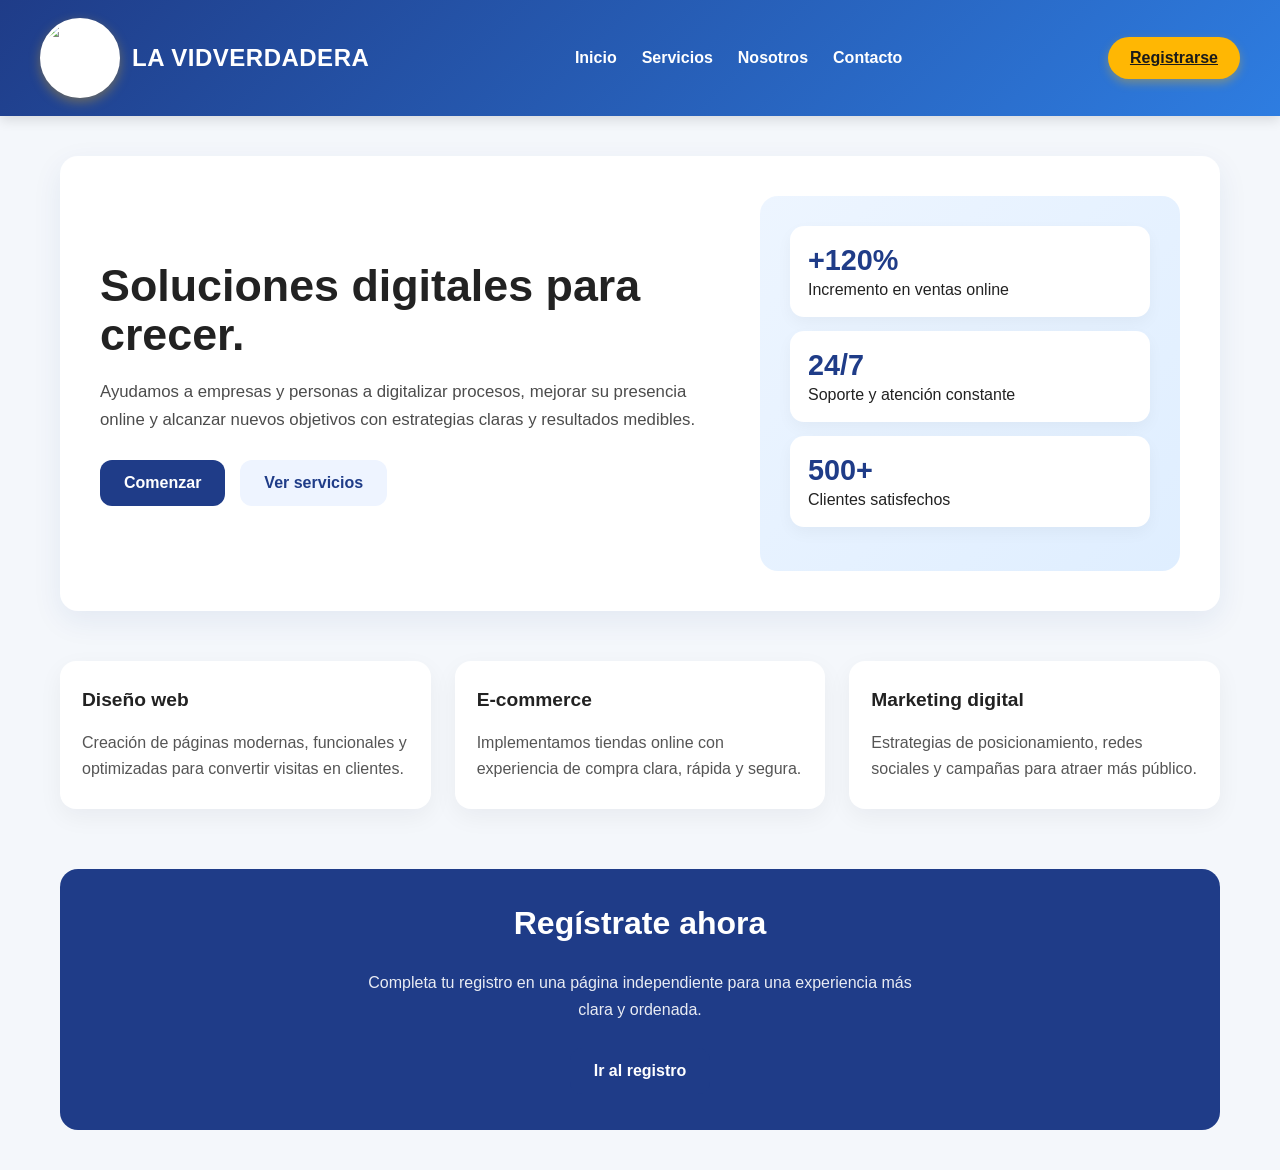
==== index.html @ ddbda750 "Add files via upload" ====
<!DOCTYPE html>
<html lang="es">
  <head>
    <meta charset="UTF-8" />
    <meta name="viewport" content="width=device-width, initial-scale=1.0" />
    <title>Mi Página Principal</title>
    <style>
      * {
        box-sizing: border-box;
      }

      body {
        margin: 0;
        font-family: Arial, sans-serif;
        background: #f4f7fb;
        color: #222;
      }

      header {
        background: linear-gradient(135deg, #1f3c88, #2e7de1);
        color: white;
        padding: 18px 40px;
        position: sticky;
        top: 0;
        z-index: 10;
        box-shadow: 0 4px 12px rgba(0, 0, 0, 0.12);
      }

      .nav {
        max-width: 1200px;
        margin: 0 auto;
        display: flex;
        justify-content: space-between;
        align-items: center;
      }

      .brand {
        display: flex;
        align-items: center;
        gap: 12px;
      }

      .logo-img {
        width: 80px;
        height: 80px;
        border-radius: 50%;
        object-fit: cover;
        display: block;
        box-shadow: 0 4px 12px rgba(255, 183, 3, 0.35);
        background: white;
        border: 3px solid white;
        padding: 0;
      }

      .logo {
        font-size: 1.5rem;
        font-weight: 700;
        letter-spacing: 0.5px;
      }

      .menu {
        display: flex;
        gap: 25px;
        list-style: none;
        margin: 0;
        padding: 0;
      }

      .menu a {
        color: white;
        text-decoration: none;
        font-weight: 600;
        transition: opacity 0.2s ease;
      }

      .menu a:hover {
        opacity: 0.8;
      }

      .btn-registro {
        background: #ffb703;
        color: #1a1a1a;
        border: none;
        border-radius: 25px;
        padding: 12px 22px;
        font-weight: 700;
        cursor: pointer;
        transition: transform 0.2s ease, box-shadow 0.2s ease;
        box-shadow: 0 4px 10px rgba(255, 183, 3, 0.35);
      }

      .btn-registro:hover {
        transform: translateY(-1px);
      }

      main {
        max-width: 1200px;
        margin: 40px auto;
        padding: 0 20px;
      }

      .hero {
        display: grid;
        grid-template-columns: 1.2fr 0.8fr;
        gap: 30px;
        align-items: center;
        background: white;
        border-radius: 18px;
        padding: 40px;
        box-shadow: 0 10px 30px rgba(31, 60, 136, 0.08);
      }

      .hero h1 {
        font-size: 2.8rem;
        margin: 0 0 18px;
        line-height: 1.1;
      }

      .hero p {
        font-size: 1.05rem;
        line-height: 1.7;
        color: #4c4c4c;
      }

      .hero-actions {
        margin-top: 25px;
        display: flex;
        gap: 15px;
        flex-wrap: wrap;
      }

      .btn-primary,
      .btn-secondary {
        padding: 14px 24px;
        border-radius: 12px;
        text-decoration: none;
        font-weight: 700;
        display: inline-block;
      }

      .btn-primary {
        background: #1f3c88;
        color: white;
      }

      .btn-secondary {
        background: #eef4ff;
        color: #1f3c88;
      }

      .hero-card {
        background: linear-gradient(135deg, #edf5ff, #dfeeff);
        border-radius: 18px;
        padding: 30px;
        min-height: 280px;
        display: flex;
        flex-direction: column;
        justify-content: center;
      }

      .card-box {
        background: white;
        border-radius: 14px;
        padding: 18px;
        margin-bottom: 14px;
        box-shadow: 0 6px 16px rgba(0,0,0,0.04);
      }

      .card-box strong {
        display: block;
        font-size: 1.8rem;
        color: #1f3c88;
        margin-bottom: 4px;
      }

      .features {
        margin-top: 50px;
        display: grid;
        grid-template-columns: repeat(3, 1fr);
        gap: 24px;
      }

      .feature {
        background: white;
        padding: 28px 22px;
        border-radius: 16px;
        box-shadow: 0 8px 24px rgba(17, 24, 39, 0.05);
      }

      .feature h3 {
        margin-top: 0;
        font-size: 1.2rem;
      }

      .feature p {
        color: #555;
        line-height: 1.6;
        margin: 0;
      }

      .register {
        margin-top: 60px;
        background: #1f3c88;
        color: white;
        border-radius: 18px;
        padding: 36px 28px;
        text-align: center;
      }

      .register h2 {
        margin-top: 0;
        font-size: 2rem;
      }

      .register p {
        color: rgba(255, 255, 255, 0.9);
        max-width: 560px;
        margin: 12px auto 0;
        line-height: 1.7;
      }

      .register a {
        margin-top: 25px;
      }

      .register button {
        background: #ffb703;
        color: #111;
        border: none;
        border-radius: 10px;
        padding: 14px 18px;
        font-size: 1rem;
        font-weight: 700;
        cursor: pointer;
      }

      @media (max-width: 768px) {
        header {
          padding: 16px 20px;
        }

        .nav {
          flex-direction: column;
          gap: 15px;
        }

        .brand {
          width: 100%;
          justify-content: center;
        }

        .logo-img {
          width: 60px;
          height: 60px;
        }

        .logo {
          font-size: 1.2rem;
        }

        .menu {
          width: 100%;
          flex-wrap: wrap;
          justify-content: center;
          gap: 10px 18px;
        }

        .btn-registro {
          width: 100%;
          max-width: 220px;
        }

        .hero {
          grid-template-columns: 1fr;
          padding: 24px;
        }

        .features {
          grid-template-columns: 1fr;
        }

        .hero h1 {
          font-size: 2.1rem;
        }
      }
    </style>
  </head>
  <body>
    <header>
      <nav class="nav">
        <div class="brand">
          <img class="logo-img" src="imagen/Logo.jpeg" alt="Logo de la empresa" />
          <div class="logo">LA VIDVERDADERA</div>
        </div>
        <ul class="menu">
          <li><a href="#inicio">Inicio</a></li>
          <li><a href="#servicios">Servicios</a></li>
          <li><a href="#nosotros">Nosotros</a></li>
          <li><a href="#contacto">Contacto</a></li>
        </ul>
        <a href="register.html" class="btn-registro">Registrarse</a>
      </nav>
    </header>

    <main>
      <section class="hero" id="inicio">
        <div>
          <h1>Soluciones digitales para crecer.</h1>
          <p>
            Ayudamos a empresas y personas a digitalizar procesos, mejorar su
            presencia online y alcanzar nuevos objetivos con estrategias claras y
            resultados medibles.
          </p>
          <div class="hero-actions">
            <a href="register.html" class="btn-primary">Comenzar</a>
            <a href="#servicios" class="btn-secondary">Ver servicios</a>
          </div>
        </div>

        <div class="hero-card">
          <div class="card-box">
            <strong>+120%</strong>
            <span>Incremento en ventas online</span>
          </div>
          <div class="card-box">
            <strong>24/7</strong>
            <span>Soporte y atención constante</span>
          </div>
          <div class="card-box">
            <strong>500+</strong>
            <span>Clientes satisfechos</span>
          </div>
        </div>
      </section>

      <section class="features" id="servicios">
        <article class="feature">
          <h3>Diseño web</h3>
          <p>Creación de páginas modernas, funcionales y optimizadas para convertir visitas en clientes.</p>
        </article>
        <article class="feature">
          <h3>E-commerce</h3>
          <p>Implementamos tiendas online con experiencia de compra clara, rápida y segura.</p>
        </article>
        <article class="feature">
          <h3>Marketing digital</h3>
          <p>Estrategias de posicionamiento, redes sociales y campañas para atraer más público.</p>
        </article>
      </section>

      <section class="register" id="registro">
        <h2>Regístrate ahora</h2>
        <p>Completa tu registro en una página independiente para una experiencia más clara y ordenada.</p>
        <a href="register.html" class="btn-primary">Ir al registro</a>
      </section>
    </main>
  </body>
</html>
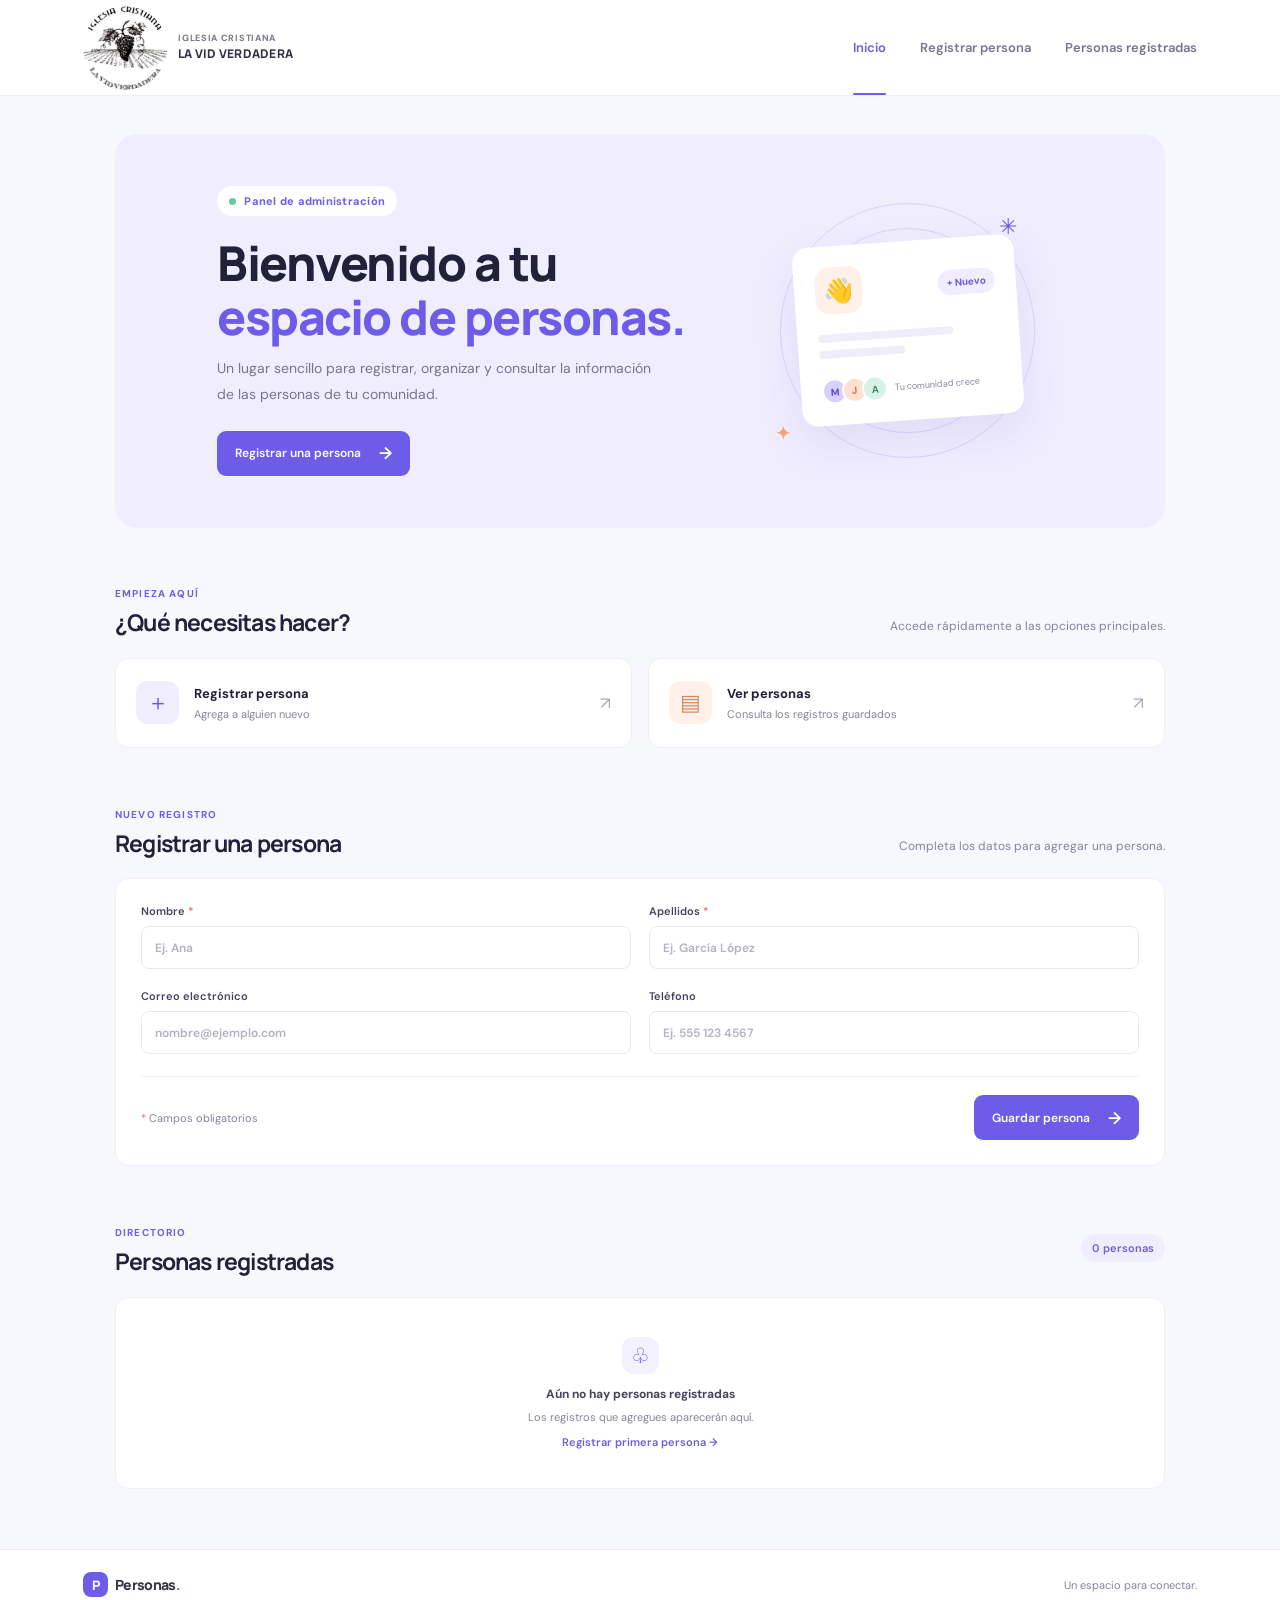
==== commit 6b023c59: "Add files via upload" ====
--- a/index.html
+++ b/index.html
@@ -1,358 +1,124 @@
 <!DOCTYPE html>
 <html lang="es">
-  <head>
-    <meta charset="UTF-8" />
-    <meta name="viewport" content="width=device-width, initial-scale=1.0" />
-    <title>Mi Página Principal</title>
-    <style>
-      * {
-        box-sizing: border-box;
-      }
+<head>
+  <meta charset="UTF-8">
+  <meta name="viewport" content="width=device-width, initial-scale=1.0">
+  <meta name="theme-color" content="#f5f7fb">
+  <title>Personas | Inicio</title>
+  <link rel="stylesheet" href="styles.css">
+  <script src="app.js" defer></script>
+</head>
+<body>
+  <header class="topbar">
+    <a class="company-brand" href="#inicio" aria-label="Iglesia Cristiana La Vid Verdadera, ir al inicio">
+      <img class="company-emblem" src="imagen/Logo.jpg" alt="">
+      <span class="company-name"><span>Iglesia Cristiana</span><strong>La Vid Verdadera</strong></span>
+    </a>
+    <button class="menu-toggle" type="button" aria-label="Abrir menú" aria-expanded="false">
+      <span></span><span></span><span></span>
+    </button>
+    <nav class="navigation" aria-label="Menú principal">
+      <a class="nav-link active" href="#inicio">Inicio</a>
+      <a class="nav-link" href="#registro">Registrar persona</a>
+      <a class="nav-link" href="#personas">Personas registradas</a>
+    </nav>
+  </header>
 
-      body {
-        margin: 0;
-        font-family: Arial, sans-serif;
-        background: #f4f7fb;
-        color: #222;
-      }
+  <main>
+    <section class="hero section-wrap" id="inicio">
+      <div class="hero-copy">
+        <span class="eyebrow"><span class="status-dot"></span> Panel de administración</span>
+        <h1>Bienvenido a tu<br><span>espacio de personas.</span></h1>
+        <p>Un lugar sencillo para registrar, organizar y consultar la información de las personas de tu comunidad.</p>
+        <a class="button button-primary" href="#registro">Registrar una persona <span aria-hidden="true">→</span></a>
+      </div>
+      <div class="hero-art" aria-hidden="true">
+        <div class="art-orbit orbit-one"></div>
+        <div class="art-orbit orbit-two"></div>
+        <div class="art-card">
+          <div class="art-card-top"><span class="art-avatar">👋</span><span class="art-badge">+ Nuevo</span></div>
+          <div class="art-line line-long"></div>
+          <div class="art-line line-short"></div>
+          <div class="art-card-bottom"><span class="art-mini-avatar">M</span><span class="art-mini-avatar avatar-two">J</span><span class="art-mini-avatar avatar-three">A</span><span class="art-count">Tu comunidad crece</span></div>
+        </div>
+        <span class="art-sparkle sparkle-one">✳</span>
+        <span class="art-sparkle sparkle-two">✦</span>
+      </div>
+    </section>
 
-      header {
-        background: linear-gradient(135deg, #1f3c88, #2e7de1);
-        color: white;
-        padding: 18px 40px;
-        position: sticky;
-        top: 0;
-        z-index: 10;
-        box-shadow: 0 4px 12px rgba(0, 0, 0, 0.12);
-      }
+    <section class="section-wrap quick-actions" aria-labelledby="actions-title">
+      <div class="section-heading">
+        <div><span class="eyebrow">EMPIEZA AQUÍ</span><h2 id="actions-title">¿Qué necesitas hacer?</h2></div>
+        <p>Accede rápidamente a las opciones principales.</p>
+      </div>
+      <div class="action-grid">
+        <a class="action-card" href="#registro">
+          <span class="action-icon icon-purple" aria-hidden="true">＋</span>
+          <span class="action-text"><strong>Registrar persona</strong><span>Agrega a alguien nuevo</span></span>
+          <span class="action-arrow" aria-hidden="true">↗</span>
+        </a>
+        <a class="action-card" href="#personas">
+          <span class="action-icon icon-peach" aria-hidden="true">▤</span>
+          <span class="action-text"><strong>Ver personas</strong><span>Consulta los registros guardados</span></span>
+          <span class="action-arrow" aria-hidden="true">↗</span>
+        </a>
+      </div>
+    </section>
 
-      .nav {
-        max-width: 1200px;
-        margin: 0 auto;
-        display: flex;
-        justify-content: space-between;
-        align-items: center;
-      }
+    <section class="section-wrap content-section" id="registro">
+      <div class="section-heading">
+        <div><span class="eyebrow">NUEVO REGISTRO</span><h2>Registrar una persona</h2></div>
+        <p>Completa los datos para agregar una persona.</p>
+      </div>
+      <form class="form-card" id="person-form">
+        <div class="form-grid">
+          <label class="field">
+            <span>Nombre <span class="required">*</span></span>
+            <input name="nombre" type="text" placeholder="Ej. Ana" autocomplete="given-name" required>
+          </label>
+          <label class="field">
+            <span>Apellidos <span class="required">*</span></span>
+            <input name="apellidos" type="text" placeholder="Ej. García López" autocomplete="family-name" required>
+          </label>
+          <label class="field">
+            <span>Correo electrónico</span>
+            <input name="correo" type="email" placeholder="nombre@ejemplo.com" autocomplete="email">
+          </label>
+          <label class="field">
+            <span>Teléfono</span>
+            <input name="telefono" type="tel" placeholder="Ej. 555 123 4567" autocomplete="tel">
+          </label>
+        </div>
+        <div class="form-footer">
+          <p><span class="required">*</span> Campos obligatorios</p>
+          <button class="button button-primary" type="submit">Guardar persona <span aria-hidden="true">→</span></button>
+        </div>
+        <p class="form-message" id="form-message" role="status" aria-live="polite"></p>
+      </form>
+    </section>
 
-      .brand {
-        display: flex;
-        align-items: center;
-        gap: 12px;
-      }
+    <section class="section-wrap content-section people-section" id="personas">
+      <div class="section-heading people-heading">
+        <div><span class="eyebrow">DIRECTORIO</span><h2>Personas registradas</h2></div>
+        <span class="count-pill" id="people-count">0 personas</span>
+      </div>
+      <div class="table-card">
+        <div class="table-scroll">
+          <table>
+            <thead><tr><th>Nombre</th><th>Correo electrónico</th><th>Teléfono</th></tr></thead>
+            <tbody id="people-list"></tbody>
+          </table>
+        </div>
+        <div class="empty-state" id="empty-state">
+          <span class="empty-icon" aria-hidden="true">♧</span>
+          <strong>Aún no hay personas registradas</strong>
+          <span>Los registros que agregues aparecerán aquí.</span>
+          <a href="#registro">Registrar primera persona →</a>
+        </div>
+      </div>
+    </section>
+  </main>
 
-      .logo-img {
-        width: 80px;
-        height: 80px;
-        border-radius: 50%;
-        object-fit: cover;
-        display: block;
-        box-shadow: 0 4px 12px rgba(255, 183, 3, 0.35);
-        background: white;
-        border: 3px solid white;
-        padding: 0;
-      }
-
-      .logo {
-        font-size: 1.5rem;
-        font-weight: 700;
-        letter-spacing: 0.5px;
-      }
-
-      .menu {
-        display: flex;
-        gap: 25px;
-        list-style: none;
-        margin: 0;
-        padding: 0;
-      }
-
-      .menu a {
-        color: white;
-        text-decoration: none;
-        font-weight: 600;
-        transition: opacity 0.2s ease;
-      }
-
-      .menu a:hover {
-        opacity: 0.8;
-      }
-
-      .btn-registro {
-        background: #ffb703;
-        color: #1a1a1a;
-        border: none;
-        border-radius: 25px;
-        padding: 12px 22px;
-        font-weight: 700;
-        cursor: pointer;
-        transition: transform 0.2s ease, box-shadow 0.2s ease;
-        box-shadow: 0 4px 10px rgba(255, 183, 3, 0.35);
-      }
-
-      .btn-registro:hover {
-        transform: translateY(-1px);
-      }
-
-      main {
-        max-width: 1200px;
-        margin: 40px auto;
-        padding: 0 20px;
-      }
-
-      .hero {
-        display: grid;
-        grid-template-columns: 1.2fr 0.8fr;
-        gap: 30px;
-        align-items: center;
-        background: white;
-        border-radius: 18px;
-        padding: 40px;
-        box-shadow: 0 10px 30px rgba(31, 60, 136, 0.08);
-      }
-
-      .hero h1 {
-        font-size: 2.8rem;
-        margin: 0 0 18px;
-        line-height: 1.1;
-      }
-
-      .hero p {
-        font-size: 1.05rem;
-        line-height: 1.7;
-        color: #4c4c4c;
-      }
-
-      .hero-actions {
-        margin-top: 25px;
-        display: flex;
-        gap: 15px;
-        flex-wrap: wrap;
-      }
-
-      .btn-primary,
-      .btn-secondary {
-        padding: 14px 24px;
-        border-radius: 12px;
-        text-decoration: none;
-        font-weight: 700;
-        display: inline-block;
-      }
-
-      .btn-primary {
-        background: #1f3c88;
-        color: white;
-      }
-
-      .btn-secondary {
-        background: #eef4ff;
-        color: #1f3c88;
-      }
-
-      .hero-card {
-        background: linear-gradient(135deg, #edf5ff, #dfeeff);
-        border-radius: 18px;
-        padding: 30px;
-        min-height: 280px;
-        display: flex;
-        flex-direction: column;
-        justify-content: center;
-      }
-
-      .card-box {
-        background: white;
-        border-radius: 14px;
-        padding: 18px;
-        margin-bottom: 14px;
-        box-shadow: 0 6px 16px rgba(0,0,0,0.04);
-      }
-
-      .card-box strong {
-        display: block;
-        font-size: 1.8rem;
-        color: #1f3c88;
-        margin-bottom: 4px;
-      }
-
-      .features {
-        margin-top: 50px;
-        display: grid;
-        grid-template-columns: repeat(3, 1fr);
-        gap: 24px;
-      }
-
-      .feature {
-        background: white;
-        padding: 28px 22px;
-        border-radius: 16px;
-        box-shadow: 0 8px 24px rgba(17, 24, 39, 0.05);
-      }
-
-      .feature h3 {
-        margin-top: 0;
-        font-size: 1.2rem;
-      }
-
-      .feature p {
-        color: #555;
-        line-height: 1.6;
-        margin: 0;
-      }
-
-      .register {
-        margin-top: 60px;
-        background: #1f3c88;
-        color: white;
-        border-radius: 18px;
-        padding: 36px 28px;
-        text-align: center;
-      }
-
-      .register h2 {
-        margin-top: 0;
-        font-size: 2rem;
-      }
-
-      .register p {
-        color: rgba(255, 255, 255, 0.9);
-        max-width: 560px;
-        margin: 12px auto 0;
-        line-height: 1.7;
-      }
-
-      .register a {
-        margin-top: 25px;
-      }
-
-      .register button {
-        background: #ffb703;
-        color: #111;
-        border: none;
-        border-radius: 10px;
-        padding: 14px 18px;
-        font-size: 1rem;
-        font-weight: 700;
-        cursor: pointer;
-      }
-
-      @media (max-width: 768px) {
-        header {
-          padding: 16px 20px;
-        }
-
-        .nav {
-          flex-direction: column;
-          gap: 15px;
-        }
-
-        .brand {
-          width: 100%;
-          justify-content: center;
-        }
-
-        .logo-img {
-          width: 60px;
-          height: 60px;
-        }
-
-        .logo {
-          font-size: 1.2rem;
-        }
-
-        .menu {
-          width: 100%;
-          flex-wrap: wrap;
-          justify-content: center;
-          gap: 10px 18px;
-        }
-
-        .btn-registro {
-          width: 100%;
-          max-width: 220px;
-        }
-
-        .hero {
-          grid-template-columns: 1fr;
-          padding: 24px;
-        }
-
-        .features {
-          grid-template-columns: 1fr;
-        }
-
-        .hero h1 {
-          font-size: 2.1rem;
-        }
-      }
-    </style>
-  </head>
-  <body>
-    <header>
-      <nav class="nav">
-        <div class="brand">
-          <img class="logo-img" src="imagen/Logo.jpeg" alt="Logo de la empresa" />
-          <div class="logo">LA VIDVERDADERA</div>
-        </div>
-        <ul class="menu">
-          <li><a href="#inicio">Inicio</a></li>
-          <li><a href="#servicios">Servicios</a></li>
-          <li><a href="#nosotros">Nosotros</a></li>
-          <li><a href="#contacto">Contacto</a></li>
-        </ul>
-        <a href="register.html" class="btn-registro">Registrarse</a>
-      </nav>
-    </header>
-
-    <main>
-      <section class="hero" id="inicio">
-        <div>
-          <h1>Soluciones digitales para crecer.</h1>
-          <p>
-            Ayudamos a empresas y personas a digitalizar procesos, mejorar su
-            presencia online y alcanzar nuevos objetivos con estrategias claras y
-            resultados medibles.
-          </p>
-          <div class="hero-actions">
-            <a href="register.html" class="btn-primary">Comenzar</a>
-            <a href="#servicios" class="btn-secondary">Ver servicios</a>
-          </div>
-        </div>
-
-        <div class="hero-card">
-          <div class="card-box">
-            <strong>+120%</strong>
-            <span>Incremento en ventas online</span>
-          </div>
-          <div class="card-box">
-            <strong>24/7</strong>
-            <span>Soporte y atención constante</span>
-          </div>
-          <div class="card-box">
-            <strong>500+</strong>
-            <span>Clientes satisfechos</span>
-          </div>
-        </div>
-      </section>
-
-      <section class="features" id="servicios">
-        <article class="feature">
-          <h3>Diseño web</h3>
-          <p>Creación de páginas modernas, funcionales y optimizadas para convertir visitas en clientes.</p>
-        </article>
-        <article class="feature">
-          <h3>E-commerce</h3>
-          <p>Implementamos tiendas online con experiencia de compra clara, rápida y segura.</p>
-        </article>
-        <article class="feature">
-          <h3>Marketing digital</h3>
-          <p>Estrategias de posicionamiento, redes sociales y campañas para atraer más público.</p>
-        </article>
-      </section>
-
-      <section class="register" id="registro">
-        <h2>Regístrate ahora</h2>
-        <p>Completa tu registro en una página independiente para una experiencia más clara y ordenada.</p>
-        <a href="register.html" class="btn-primary">Ir al registro</a>
-      </section>
-    </main>
-  </body>
+  <footer class="footer"><span class="brand small-brand"><span class="brand-mark" aria-hidden="true">P</span><span>Personas<span class="brand-period">.</span></span></span><span>Un espacio para conectar.</span></footer>
+</body>
 </html>
--- a/styles.css
+++ b/styles.css
@@ -0,0 +1,148 @@
+@import url('https://fonts.googleapis.com/css2?family=DM+Sans:wght@400;500;600;700&family=Manrope:wght@400;500;600;700;800&display=swap');
+
+:root {
+  font-family: "DM Sans", sans-serif;
+  color: #22213a;
+  background: #f7f8fc;
+  font-synthesis: none;
+  text-rendering: optimizeLegibility;
+  --purple: #6d5ce7;
+  --muted: #85849a;
+  --border: #eeedf4;
+}
+
+* { box-sizing: border-box; }
+html { scroll-behavior: smooth; scroll-padding-top: 88px; }
+body { margin: 0; min-width: 320px; }
+a { color: inherit; text-decoration: none; }
+button, input { font: inherit; }
+
+.topbar {
+  height: 96px;
+  padding: 0 max(6.5%, calc((100% - 1160px) / 2));
+  display: flex;
+  align-items: center;
+  justify-content: space-between;
+  background: rgba(255,255,255,.92);
+  border-bottom: 1px solid #f0eff5;
+  position: sticky;
+  top: 0;
+  z-index: 5;
+  backdrop-filter: blur(12px);
+}
+.brand { display: inline-flex; align-items: center; gap: 10px; font: 800 19px "Manrope", sans-serif; letter-spacing: -.7px; }
+.brand-mark { width: 32px; height: 32px; display: grid; place-items: center; color: white; background: var(--purple); border-radius: 11px; font-size: 17px; }
+.brand-period { color: var(--purple); }
+.company-brand { display: inline-flex; align-items: center; gap: 11px; flex-shrink: 0; }
+.company-emblem { display: block; width: 84px; height: 84px; flex: 0 0 84px; border-radius: 50%; object-fit: contain; }
+.company-name { display: grid; gap: 2px; text-transform: uppercase; letter-spacing: .7px; line-height: 1.2; }
+.company-name span { color: #77768b; font-size: 9px; font-weight: 700; }
+.company-name strong { color: #343249; font: 800 12px "Manrope", sans-serif; letter-spacing: .25px; }
+.navigation { display: flex; align-items: center; gap: 34px; height: 100%; }
+.nav-link { color: #77768b; font-size: 13px; font-weight: 600; height: 100%; display: inline-flex; align-items: center; position: relative; transition: color .2s; }
+.nav-link:hover, .nav-link.active { color: var(--purple); }
+.nav-link.active::after { content: ""; position: absolute; height: 2px; left: 0; right: 0; bottom: 0; background: var(--purple); border-radius: 2px; }
+.menu-toggle { display: none; }
+
+.section-wrap { width: min(1050px, 87%); margin-inline: auto; }
+.hero { min-height: 388px; margin-top: 38px; padding: 52px 8%; border-radius: 22px; background: #f0edff; display: flex; align-items: center; justify-content: space-between; overflow: hidden; position: relative; }
+.hero-copy { position: relative; z-index: 1; max-width: 510px; }
+.eyebrow { color: var(--purple); font-size: 10px; font-weight: 700; letter-spacing: 1.15px; }
+.hero .eyebrow { display: inline-flex; align-items: center; gap: 8px; padding: 8px 12px; background: white; border-radius: 20px; letter-spacing: .25px; font-size: 11px; }
+.status-dot { width: 7px; height: 7px; background: #65cda1; border-radius: 50%; }
+h1, h2, p { margin-top: 0; }
+h1, h2 { font-family: "Manrope", sans-serif; letter-spacing: -1.5px; }
+h1 { margin: 20px 0 12px; font-size: clamp(34px, 4vw, 48px); line-height: 1.13; font-weight: 800; }
+h1 span { color: var(--purple); }
+.hero-copy > p { max-width: 440px; margin-bottom: 24px; color: #77758e; font-size: 14px; line-height: 1.8; }
+.button { min-height: 45px; padding: 0 18px; border: 0; border-radius: 9px; display: inline-flex; align-items: center; justify-content: center; gap: 18px; font-weight: 600; font-size: 12px; cursor: pointer; transition: transform .2s, box-shadow .2s; }
+.button:hover { transform: translateY(-2px); box-shadow: 0 7px 18px #6250df40; }
+.button-primary { background: var(--purple); color: #fff; }
+.button span { font-size: 17px; }
+.hero-art { width: 310px; height: 270px; flex: 0 0 310px; position: relative; display: grid; place-items: center; }
+.art-orbit { position: absolute; border: 1px solid #d9d3ff; border-radius: 50%; }
+.orbit-one { width: 255px; height: 255px; }
+.orbit-two { width: 205px; height: 205px; }
+.art-card { width: 222px; padding: 21px; background: white; border-radius: 16px; box-shadow: 0 18px 45px #5140b51a; transform: rotate(-4deg); position: relative; z-index: 1; }
+.art-card-top { display: flex; justify-content: space-between; align-items: center; margin-bottom: 20px; }
+.art-avatar { width: 47px; height: 47px; display: grid; place-items: center; background: #fff1e9; border-radius: 14px; font-size: 24px; }
+.art-badge { background: #f1edff; color: var(--purple); padding: 6px 9px; border-radius: 12px; font-size: 10px; font-weight: 700; }
+.art-line { height: 8px; background: #efedf7; border-radius: 8px; margin-bottom: 8px; }
+.line-long { width: 75%; }.line-short { width: 48%; }
+.art-card-bottom { display: flex; align-items: center; margin-top: 20px; }
+.art-mini-avatar { width: 26px; height: 26px; border: 2px solid white; border-radius: 50%; display: grid; place-items: center; margin-right: -6px; background: #d8d0ff; color: #5c4acb; font-size: 10px; font-weight: 700; }
+.avatar-two { background: #ffe1cf; color: #c6784c; }.avatar-three { background: #d8f2e8; color: #42886b; }
+.art-count { margin-left: 13px; color: #85849a; font-size: 9px; }
+.art-sparkle { position: absolute; color: var(--purple); }.sparkle-one { top: 16px; right: 46px; font-size: 22px; }.sparkle-two { bottom: 20px; left: 22px; color: #f5a876; font-size: 20px; }
+
+.quick-actions { padding-top: 53px; }
+.section-heading { display: flex; align-items: end; justify-content: space-between; gap: 20px; margin-bottom: 21px; }
+.section-heading h2 { margin: 6px 0 0; font-size: 23px; line-height: 1.25; letter-spacing: -.8px; }
+.section-heading > p { margin: 0 0 3px; color: var(--muted); font-size: 12px; }
+.action-grid { display: grid; grid-template-columns: 1fr 1fr; gap: 16px; }
+.action-card { min-height: 90px; padding: 18px 20px; display: flex; align-items: center; gap: 15px; background: white; border: 1px solid #f0eff5; border-radius: 13px; transition: transform .2s, box-shadow .2s; }
+.action-card:hover { transform: translateY(-3px); box-shadow: 0 10px 26px #2820470c; }
+.action-icon { width: 43px; height: 43px; display: grid; place-items: center; border-radius: 12px; font-size: 22px; }
+.icon-purple { color: #6754df; background: #f0edff; }.icon-peach { color: #d8875c; background: #fff1e9; }
+.action-text { display: grid; gap: 5px; flex: 1; }.action-text strong { font-size: 13px; }.action-text span { color: var(--muted); font-size: 11px; }
+.action-arrow { color: #aaa8ba; font-size: 17px; }
+
+.content-section { padding-top: 54px; }
+.form-card, .table-card { padding: 25px; background: white; border: 1px solid #f0eff5; border-radius: 13px; }
+.form-grid { display: grid; grid-template-columns: 1fr 1fr; gap: 20px 18px; }
+.field { display: grid; gap: 8px; color: #46445d; font-size: 11px; font-weight: 600; }
+.required { color: #e87474; }
+.field input { height: 43px; width: 100%; padding: 0 13px; border: 1px solid #e9e8f0; border-radius: 8px; outline: none; color: #29273e; font-size: 12px; transition: border-color .2s, box-shadow .2s; }
+.field input::placeholder { color: #b3b1c0; }
+.field input:focus { border-color: #9589f2; box-shadow: 0 0 0 3px #6d5ce71a; }
+.form-footer { margin-top: 22px; padding-top: 18px; border-top: 1px solid #f1f0f5; display: flex; align-items: center; justify-content: space-between; }
+.form-footer p { margin: 0; color: var(--muted); font-size: 11px; }
+.form-message { min-height: 0; margin: 0; color: #28845f; font-size: 12px; }.form-message:not(:empty) { margin-top: 13px; }
+.people-section { padding-bottom: 60px; }
+.people-heading { align-items: center; }
+.count-pill { padding: 7px 11px; border-radius: 18px; background: #f0edff; color: var(--purple); font-size: 11px; font-weight: 600; }
+.table-card { padding: 0; overflow: hidden; }
+.table-scroll { overflow-x: auto; }
+table { width: 100%; border-collapse: collapse; text-align: left; }
+th { padding: 15px 20px; background: #fbfaff; color: #88869b; font-size: 10px; font-weight: 600; }
+td { padding: 14px 20px; border-top: 1px solid #f2f1f6; color: #5f5d72; font-size: 12px; }
+.person-name { display: flex; align-items: center; gap: 10px; color: #302e46; font-weight: 600; }
+.person-avatar { width: 30px; height: 30px; border-radius: 10px; display: grid; place-items: center; background: #f0edff; color: #6754df; font-size: 11px; font-weight: 700; }
+.empty-state { min-height: 190px; display: flex; flex-direction: column; align-items: center; justify-content: center; gap: 8px; color: var(--muted); font-size: 11px; }
+.empty-icon { width: 37px; height: 37px; margin-bottom: 4px; border-radius: 12px; display: grid; place-items: center; background: #f3f0ff; color: var(--purple); font-size: 21px; }
+.empty-state strong { color: #46445d; font-size: 12px; }.empty-state a { margin-top: 3px; color: var(--purple); font-weight: 600; }
+.footer { min-height: 70px; padding: 15px max(6.5%, calc((100% - 1160px) / 2)); border-top: 1px solid #eeedf4; background: white; display: flex; align-items: center; justify-content: space-between; color: var(--muted); font-size: 11px; }
+.small-brand { gap: 7px; color: #36344b; font-size: 14px; }.small-brand .brand-mark { width: 25px; height: 25px; border-radius: 8px; font-size: 13px; }
+
+@media (max-width: 700px) {
+  .topbar { height: 76px; padding-inline: 6.5%; }
+  .company-emblem { width: 64px; height: 64px; flex-basis: 64px; }
+  .company-name span { font-size: 8px; }
+  .company-name strong { font-size: 10px; }
+  .menu-toggle { width: 38px; height: 38px; padding: 9px; display: flex; flex-direction: column; justify-content: center; gap: 5px; border: 0; background: transparent; cursor: pointer; }
+  .menu-toggle span { width: 20px; height: 2px; background: #55536b; border-radius: 2px; }
+  .navigation { display: none; position: absolute; top: 75px; left: 0; right: 0; height: auto; padding: 10px 6.5% 16px; background: white; border-bottom: 1px solid var(--border); align-items: stretch; gap: 0; }
+  .navigation.open { display: flex; flex-direction: column; }
+  .nav-link { min-height: 43px; }.nav-link.active::after { left: auto; width: 24px; }
+  .section-wrap { width: 88%; }
+  .hero { margin-top: 22px; padding: 37px 8%; min-height: 0; }
+  .hero-art { display: none; }
+  h1 { font-size: clamp(33px, 8vw, 43px); }
+  .section-heading { align-items: flex-start; flex-direction: column; gap: 8px; }
+  .section-heading h2 { font-size: 21px; }
+  .section-heading > p { font-size: 11px; }
+  .quick-actions, .content-section { padding-top: 40px; }
+  .action-grid { grid-template-columns: 1fr; gap: 10px; }
+  .form-card { padding: 19px; }
+  .form-grid { grid-template-columns: 1fr; gap: 16px; }
+  .form-footer { align-items: flex-start; gap: 14px; flex-direction: column; }
+  .form-footer .button { width: 100%; }
+  .people-heading { align-items: flex-start; }
+  .table-card { margin-inline: -1px; }
+  th, td { padding-inline: 13px; white-space: nowrap; }
+  .footer { padding-inline: 6%; }
+}
+
+@media (prefers-reduced-motion: reduce) {
+  *, *::before, *::after { scroll-behavior: auto !important; transition-duration: .01ms !important; }
+}
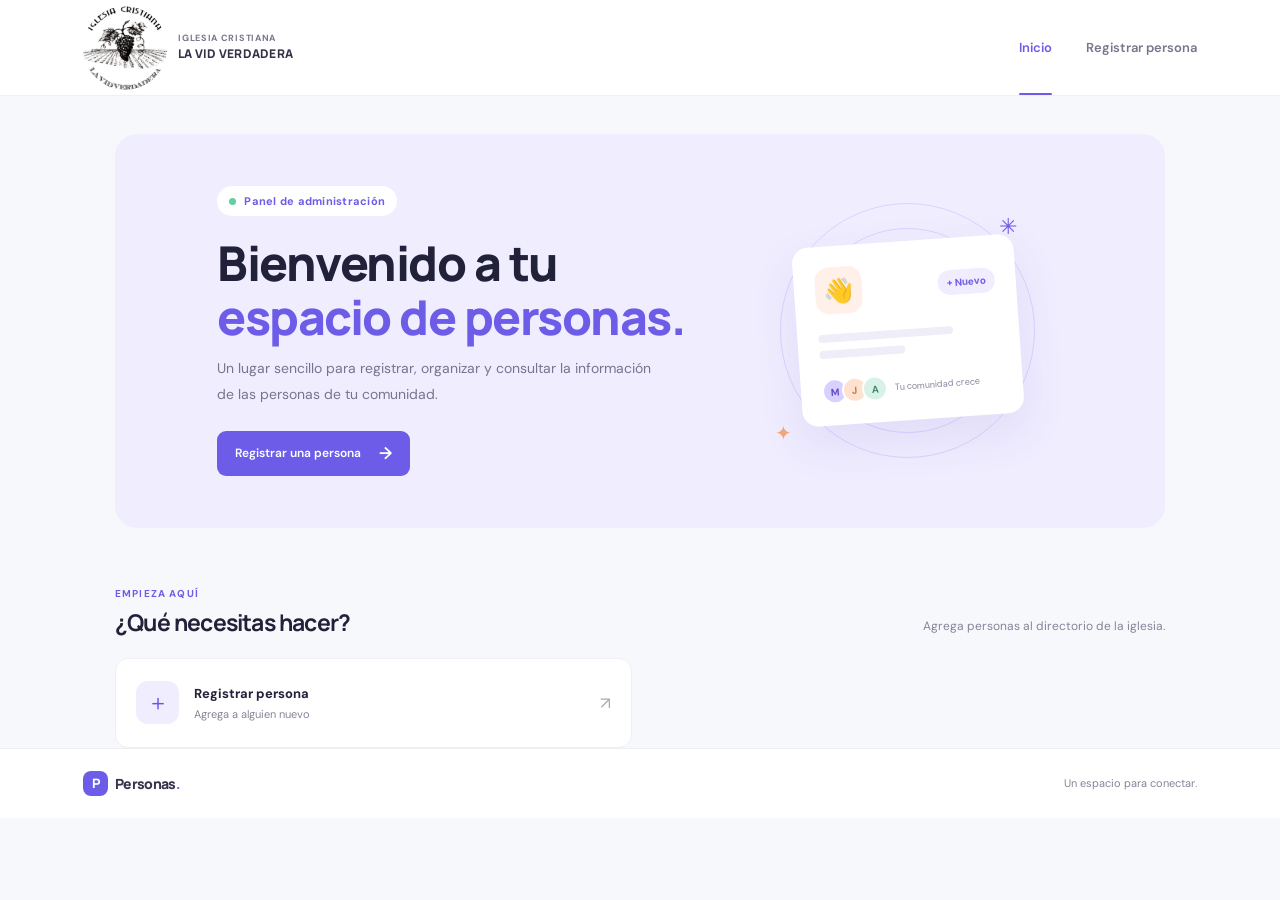
==== commit e90950c0: "Add files via upload" ====
--- a/index.html
+++ b/index.html
@@ -10,7 +10,7 @@
 </head>
 <body>
   <header class="topbar">
-    <a class="company-brand" href="#inicio" aria-label="Iglesia Cristiana La Vid Verdadera, ir al inicio">
+    <a class="company-brand" href="index.html#inicio" aria-label="Iglesia Cristiana La Vid Verdadera, ir al inicio">
       <img class="company-emblem" src="imagen/Logo.jpg" alt="">
       <span class="company-name"><span>Iglesia Cristiana</span><strong>La Vid Verdadera</strong></span>
     </a>
@@ -18,9 +18,8 @@
       <span></span><span></span><span></span>
     </button>
     <nav class="navigation" aria-label="Menú principal">
-      <a class="nav-link active" href="#inicio">Inicio</a>
-      <a class="nav-link" href="#registro">Registrar persona</a>
-      <a class="nav-link" href="#personas">Personas registradas</a>
+      <a class="nav-link active" href="index.html#inicio">Inicio</a>
+      <a class="nav-link" href="registrar.html">Registrar persona</a>
     </nav>
   </header>
 
@@ -30,7 +29,7 @@
         <span class="eyebrow"><span class="status-dot"></span> Panel de administración</span>
         <h1>Bienvenido a tu<br><span>espacio de personas.</span></h1>
         <p>Un lugar sencillo para registrar, organizar y consultar la información de las personas de tu comunidad.</p>
-        <a class="button button-primary" href="#registro">Registrar una persona <span aria-hidden="true">→</span></a>
+        <a class="button button-primary" href="registrar.html">Registrar una persona <span aria-hidden="true">→</span></a>
       </div>
       <div class="hero-art" aria-hidden="true">
         <div class="art-orbit orbit-one"></div>
@@ -49,72 +48,14 @@
     <section class="section-wrap quick-actions" aria-labelledby="actions-title">
       <div class="section-heading">
         <div><span class="eyebrow">EMPIEZA AQUÍ</span><h2 id="actions-title">¿Qué necesitas hacer?</h2></div>
-        <p>Accede rápidamente a las opciones principales.</p>
+        <p>Agrega personas al directorio de la iglesia.</p>
       </div>
       <div class="action-grid">
-        <a class="action-card" href="#registro">
+        <a class="action-card" href="registrar.html">
           <span class="action-icon icon-purple" aria-hidden="true">＋</span>
           <span class="action-text"><strong>Registrar persona</strong><span>Agrega a alguien nuevo</span></span>
           <span class="action-arrow" aria-hidden="true">↗</span>
         </a>
-        <a class="action-card" href="#personas">
-          <span class="action-icon icon-peach" aria-hidden="true">▤</span>
-          <span class="action-text"><strong>Ver personas</strong><span>Consulta los registros guardados</span></span>
-          <span class="action-arrow" aria-hidden="true">↗</span>
-        </a>
-      </div>
-    </section>
-
-    <section class="section-wrap content-section" id="registro">
-      <div class="section-heading">
-        <div><span class="eyebrow">NUEVO REGISTRO</span><h2>Registrar una persona</h2></div>
-        <p>Completa los datos para agregar una persona.</p>
-      </div>
-      <form class="form-card" id="person-form">
-        <div class="form-grid">
-          <label class="field">
-            <span>Nombre <span class="required">*</span></span>
-            <input name="nombre" type="text" placeholder="Ej. Ana" autocomplete="given-name" required>
-          </label>
-          <label class="field">
-            <span>Apellidos <span class="required">*</span></span>
-            <input name="apellidos" type="text" placeholder="Ej. García López" autocomplete="family-name" required>
-          </label>
-          <label class="field">
-            <span>Correo electrónico</span>
-            <input name="correo" type="email" placeholder="nombre@ejemplo.com" autocomplete="email">
-          </label>
-          <label class="field">
-            <span>Teléfono</span>
-            <input name="telefono" type="tel" placeholder="Ej. 555 123 4567" autocomplete="tel">
-          </label>
-        </div>
-        <div class="form-footer">
-          <p><span class="required">*</span> Campos obligatorios</p>
-          <button class="button button-primary" type="submit">Guardar persona <span aria-hidden="true">→</span></button>
-        </div>
-        <p class="form-message" id="form-message" role="status" aria-live="polite"></p>
-      </form>
-    </section>
-
-    <section class="section-wrap content-section people-section" id="personas">
-      <div class="section-heading people-heading">
-        <div><span class="eyebrow">DIRECTORIO</span><h2>Personas registradas</h2></div>
-        <span class="count-pill" id="people-count">0 personas</span>
-      </div>
-      <div class="table-card">
-        <div class="table-scroll">
-          <table>
-            <thead><tr><th>Nombre</th><th>Correo electrónico</th><th>Teléfono</th></tr></thead>
-            <tbody id="people-list"></tbody>
-          </table>
-        </div>
-        <div class="empty-state" id="empty-state">
-          <span class="empty-icon" aria-hidden="true">♧</span>
-          <strong>Aún no hay personas registradas</strong>
-          <span>Los registros que agregues aparecerán aquí.</span>
-          <a href="#registro">Registrar primera persona →</a>
-        </div>
       </div>
     </section>
   </main>
--- a/styles.css
+++ b/styles.css
@@ -98,6 +98,13 @@
 .form-footer { margin-top: 22px; padding-top: 18px; border-top: 1px solid #f1f0f5; display: flex; align-items: center; justify-content: space-between; }
 .form-footer p { margin: 0; color: var(--muted); font-size: 11px; }
 .form-message { min-height: 0; margin: 0; color: #28845f; font-size: 12px; }.form-message:not(:empty) { margin-top: 13px; }
+.form-message.message-error { color: #bd4141; }
+.registration-page { min-height: calc(100vh - 166px); padding-bottom: 60px; }
+.registration-page .section-heading { align-items: center; }
+.registration-page .section-heading h1 { margin: 6px 0 0; font-size: 30px; line-height: 1.2; }
+.back-link { display: inline-block; margin-top: 18px; color: var(--purple); font-size: 12px; font-weight: 600; }
+.directory-page { min-height: calc(100vh - 166px); }
+.directory-page .section-heading h1 { margin: 6px 0 0; font-size: 30px; line-height: 1.2; }
 .people-section { padding-bottom: 60px; }
 .people-heading { align-items: center; }
 .count-pill { padding: 7px 11px; border-radius: 18px; background: #f0edff; color: var(--purple); font-size: 11px; font-weight: 600; }
@@ -130,6 +137,8 @@
   h1 { font-size: clamp(33px, 8vw, 43px); }
   .section-heading { align-items: flex-start; flex-direction: column; gap: 8px; }
   .section-heading h2 { font-size: 21px; }
+  .registration-page .section-heading h1 { font-size: 25px; }
+  .directory-page .section-heading h1 { font-size: 25px; }
   .section-heading > p { font-size: 11px; }
   .quick-actions, .content-section { padding-top: 40px; }
   .action-grid { grid-template-columns: 1fr; gap: 10px; }
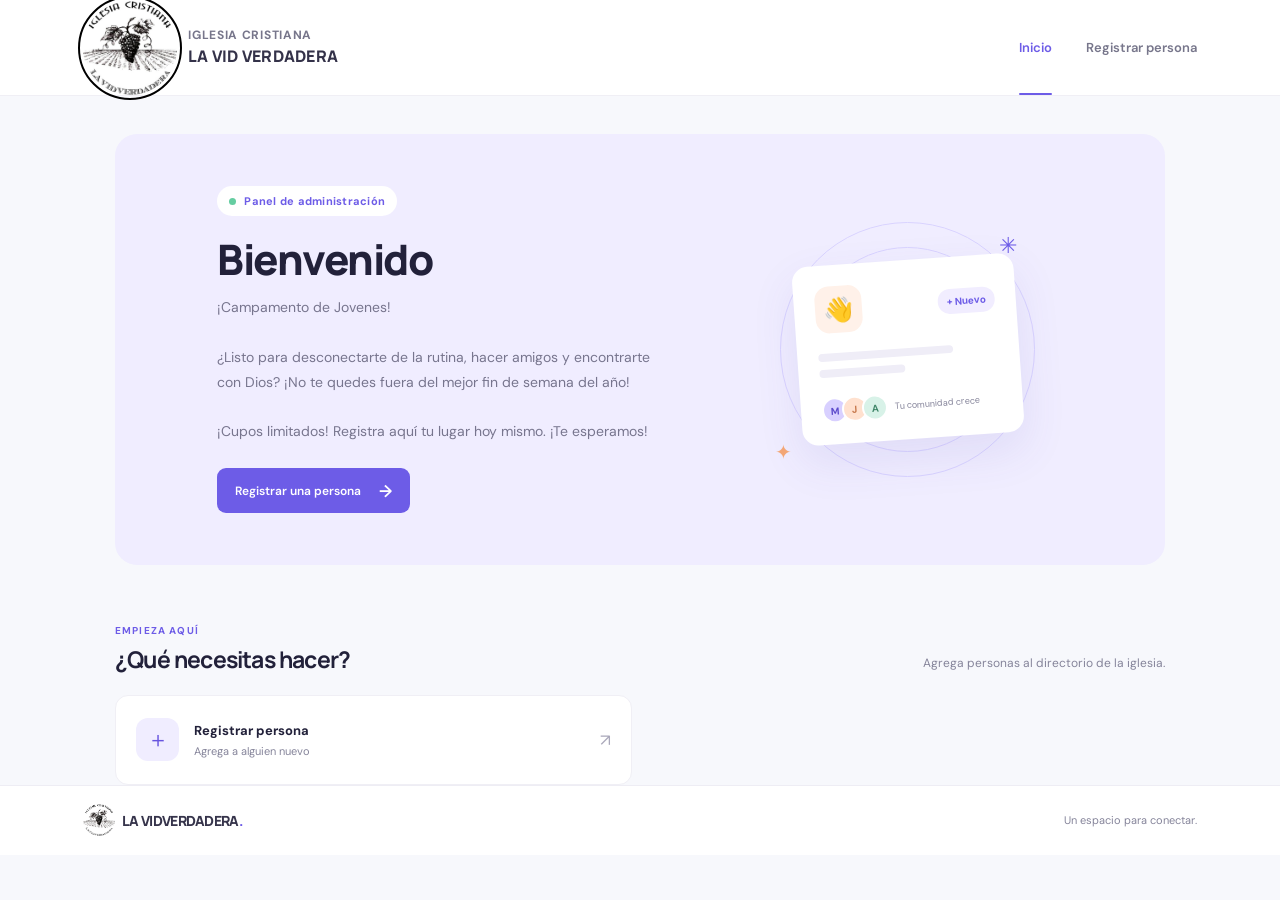
==== commit 99d1e98f: "Add files via upload" ====
--- a/index.html
+++ b/index.html
@@ -27,8 +27,10 @@
     <section class="hero section-wrap" id="inicio">
       <div class="hero-copy">
         <span class="eyebrow"><span class="status-dot"></span> Panel de administración</span>
-        <h1>Bienvenido a tu<br><span>espacio de personas.</span></h1>
-        <p>Un lugar sencillo para registrar, organizar y consultar la información de las personas de tu comunidad.</p>
+        <h1>Bienvenido</h1>
+        <p>¡Campamento de Jovenes!</p>
+        <p>¿Listo para desconectarte de la rutina, hacer amigos y encontrarte con Dios? ¡No te quedes fuera del mejor fin de semana del año!</p>
+        <p>¡Cupos limitados! Registra aquí tu lugar hoy mismo. ¡Te esperamos!</p>
         <a class="button button-primary" href="registrar.html">Registrar una persona <span aria-hidden="true">→</span></a>
       </div>
       <div class="hero-art" aria-hidden="true">
@@ -60,6 +62,6 @@
     </section>
   </main>
 
-  <footer class="footer"><span class="brand small-brand"><span class="brand-mark" aria-hidden="true">P</span><span>Personas<span class="brand-period">.</span></span></span><span>Un espacio para conectar.</span></footer>
+  <footer class="footer"><span class="brand small-brand"><img class="footer-logo" src="imagen/Logo.jpg" alt=""><span>LA VIDVERDADERA<span class="brand-period">.</span></span></span><span>Un espacio para conectar.</span></footer>
 </body>
 </html>
--- a/styles.css
+++ b/styles.css
@@ -34,10 +34,10 @@
 .brand-mark { width: 32px; height: 32px; display: grid; place-items: center; color: white; background: var(--purple); border-radius: 11px; font-size: 17px; }
 .brand-period { color: var(--purple); }
 .company-brand { display: inline-flex; align-items: center; gap: 11px; flex-shrink: 0; }
-.company-emblem { display: block; width: 84px; height: 84px; flex: 0 0 84px; border-radius: 50%; object-fit: contain; }
+.company-emblem { display: block; width: 94px; height: 94px; flex: 0 0 94px; outline: 2px solid #000; outline-offset: 3px; border-radius: 50%; object-fit: contain; }
 .company-name { display: grid; gap: 2px; text-transform: uppercase; letter-spacing: .7px; line-height: 1.2; }
-.company-name span { color: #77768b; font-size: 9px; font-weight: 700; }
-.company-name strong { color: #343249; font: 800 12px "Manrope", sans-serif; letter-spacing: .25px; }
+.company-name span { color: #77768b; font-size: 12px; font-weight: 700; }
+.company-name strong { color: #343249; font: 800 16px "Manrope", sans-serif; letter-spacing: .25px; }
 .navigation { display: flex; align-items: center; gap: 34px; height: 100%; }
 .nav-link { color: #77768b; font-size: 13px; font-weight: 600; height: 100%; display: inline-flex; align-items: center; position: relative; transition: color .2s; }
 .nav-link:hover, .nav-link.active { color: var(--purple); }
@@ -53,6 +53,7 @@
 h1, h2, p { margin-top: 0; }
 h1, h2 { font-family: "Manrope", sans-serif; letter-spacing: -1.5px; }
 h1 { margin: 20px 0 12px; font-size: clamp(34px, 4vw, 48px); line-height: 1.13; font-weight: 800; }
+.hero h1 { font-size: clamp(30px, 3.5vw, 42px); }
 h1 span { color: var(--purple); }
 .hero-copy > p { max-width: 440px; margin-bottom: 24px; color: #77758e; font-size: 14px; line-height: 1.8; }
 .button { min-height: 45px; padding: 0 18px; border: 0; border-radius: 9px; display: inline-flex; align-items: center; justify-content: center; gap: 18px; font-weight: 600; font-size: 12px; cursor: pointer; transition: transform .2s, box-shadow .2s; }
@@ -92,9 +93,9 @@
 .form-grid { display: grid; grid-template-columns: 1fr 1fr; gap: 20px 18px; }
 .field { display: grid; gap: 8px; color: #46445d; font-size: 11px; font-weight: 600; }
 .required { color: #e87474; }
-.field input { height: 43px; width: 100%; padding: 0 13px; border: 1px solid #e9e8f0; border-radius: 8px; outline: none; color: #29273e; font-size: 12px; transition: border-color .2s, box-shadow .2s; }
+.field input, .field select { height: 43px; width: 100%; padding: 0 13px; border: 1px solid #e9e8f0; border-radius: 8px; outline: none; color: #29273e; font: inherit; font-size: 12px; transition: border-color .2s, box-shadow .2s; }
 .field input::placeholder { color: #b3b1c0; }
-.field input:focus { border-color: #9589f2; box-shadow: 0 0 0 3px #6d5ce71a; }
+.field input:focus, .field select:focus { border-color: #9589f2; box-shadow: 0 0 0 3px #6d5ce71a; }
 .form-footer { margin-top: 22px; padding-top: 18px; border-top: 1px solid #f1f0f5; display: flex; align-items: center; justify-content: space-between; }
 .form-footer p { margin: 0; color: var(--muted); font-size: 11px; }
 .form-message { min-height: 0; margin: 0; color: #28845f; font-size: 12px; }.form-message:not(:empty) { margin-top: 13px; }
@@ -120,12 +121,13 @@
 .empty-state strong { color: #46445d; font-size: 12px; }.empty-state a { margin-top: 3px; color: var(--purple); font-weight: 600; }
 .footer { min-height: 70px; padding: 15px max(6.5%, calc((100% - 1160px) / 2)); border-top: 1px solid #eeedf4; background: white; display: flex; align-items: center; justify-content: space-between; color: var(--muted); font-size: 11px; }
 .small-brand { gap: 7px; color: #36344b; font-size: 14px; }.small-brand .brand-mark { width: 25px; height: 25px; border-radius: 8px; font-size: 13px; }
+.footer-logo { width: 32px; height: 32px; border-radius: 50%; object-fit: contain; }
 
 @media (max-width: 700px) {
   .topbar { height: 76px; padding-inline: 6.5%; }
-  .company-emblem { width: 64px; height: 64px; flex-basis: 64px; }
-  .company-name span { font-size: 8px; }
-  .company-name strong { font-size: 10px; }
+  .company-emblem { width: 70px; height: 70px; flex-basis: 70px; }
+  .company-name span { font-size: 10px; }
+  .company-name strong { font-size: 13px; }
   .menu-toggle { width: 38px; height: 38px; padding: 9px; display: flex; flex-direction: column; justify-content: center; gap: 5px; border: 0; background: transparent; cursor: pointer; }
   .menu-toggle span { width: 20px; height: 2px; background: #55536b; border-radius: 2px; }
   .navigation { display: none; position: absolute; top: 75px; left: 0; right: 0; height: auto; padding: 10px 6.5% 16px; background: white; border-bottom: 1px solid var(--border); align-items: stretch; gap: 0; }
@@ -135,6 +137,7 @@
   .hero { margin-top: 22px; padding: 37px 8%; min-height: 0; }
   .hero-art { display: none; }
   h1 { font-size: clamp(33px, 8vw, 43px); }
+  .hero h1 { font-size: clamp(30px, 7vw, 38px); }
   .section-heading { align-items: flex-start; flex-direction: column; gap: 8px; }
   .section-heading h2 { font-size: 21px; }
   .registration-page .section-heading h1 { font-size: 25px; }
